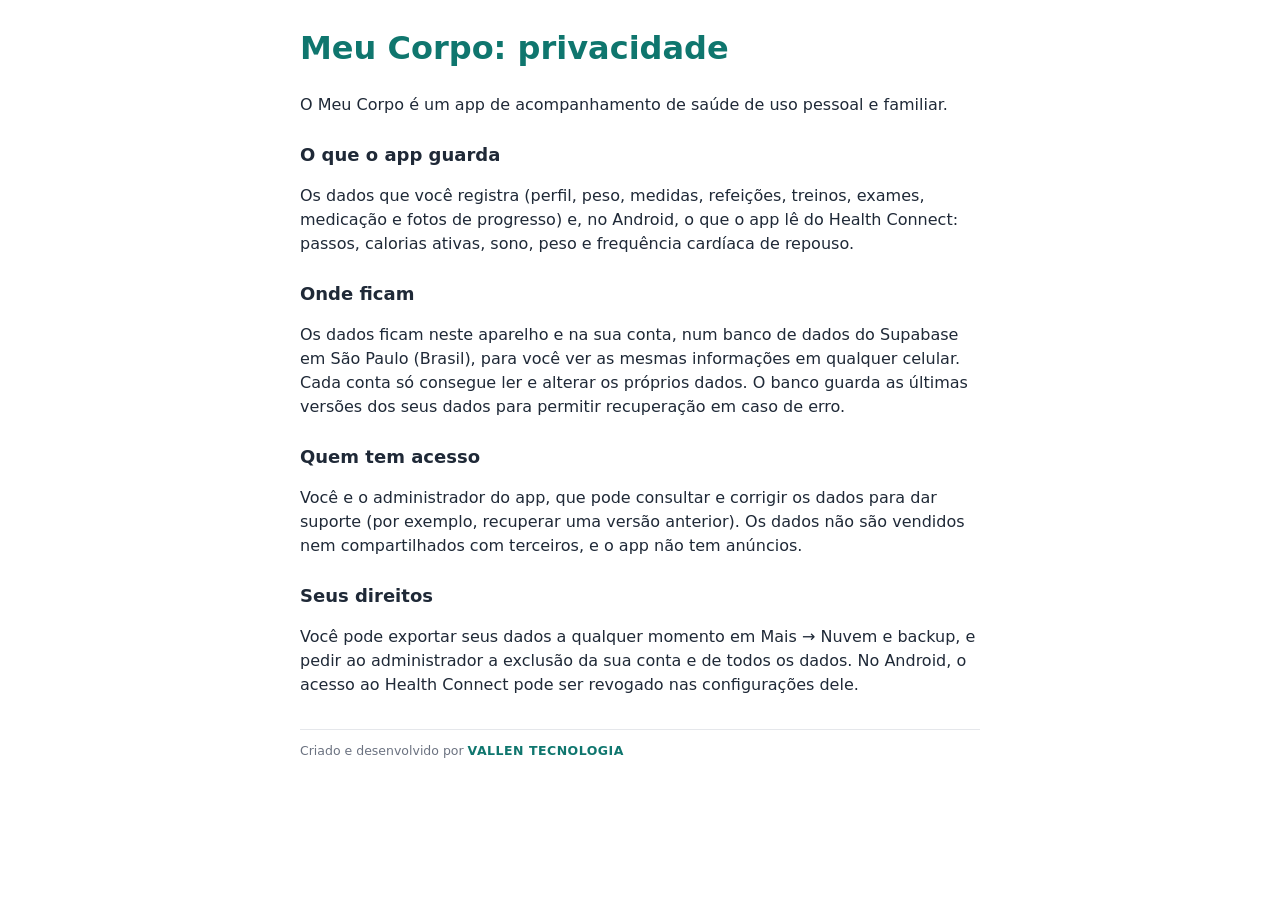
==== privacypolicy.html @ 9df64795 "Fonte unica, assinatura VALLEN e politica de privacidade atualizada Co-Authored-By: Claude Opus 5.5 " ====
<!DOCTYPE html><html lang="pt-BR"><head><meta charset="utf-8"><meta name="viewport" content="width=device-width,initial-scale=1"><meta name="author" content="VALLEN TECNOLOGIA · Andre Andrade da Cruz"><title>Privacidade</title>
<style>body{font-family:system-ui,sans-serif;margin:24px auto;max-width:680px;padding:0 4px;line-height:1.5;color:#1f2937}h1{color:#0f766e}h2{font-size:18px;margin-top:24px}.assin{margin-top:32px;padding-top:12px;border-top:1px solid #e5e7eb;font-size:12.5px;color:#6b7280}.assin b{color:#0f766e;letter-spacing:.04em}</style></head><body>
<h1>Meu Corpo: privacidade</h1>
<p>O Meu Corpo é um app de acompanhamento de saúde de uso pessoal e familiar.</p>
<h2>O que o app guarda</h2>
<p>Os dados que você registra (perfil, peso, medidas, refeições, treinos, exames, medicação e fotos de progresso) e, no Android, o que o app lê do Health Connect: passos, calorias ativas, sono, peso e frequência cardíaca de repouso.</p>
<h2>Onde ficam</h2>
<p>Os dados ficam neste aparelho e na sua conta, num banco de dados do Supabase em São Paulo (Brasil), para você ver as mesmas informações em qualquer celular. Cada conta só consegue ler e alterar os próprios dados. O banco guarda as últimas versões dos seus dados para permitir recuperação em caso de erro.</p>
<h2>Quem tem acesso</h2>
<p>Você e o administrador do app, que pode consultar e corrigir os dados para dar suporte (por exemplo, recuperar uma versão anterior). Os dados não são vendidos nem compartilhados com terceiros, e o app não tem anúncios.</p>
<h2>Seus direitos</h2>
<p>Você pode exportar seus dados a qualquer momento em Mais → Nuvem e backup, e pedir ao administrador a exclusão da sua conta e de todos os dados. No Android, o acesso ao Health Connect pode ser revogado nas configurações dele.</p>
<p class="assin">Criado e desenvolvido por <b>VALLEN TECNOLOGIA</b></p>
</body></html>
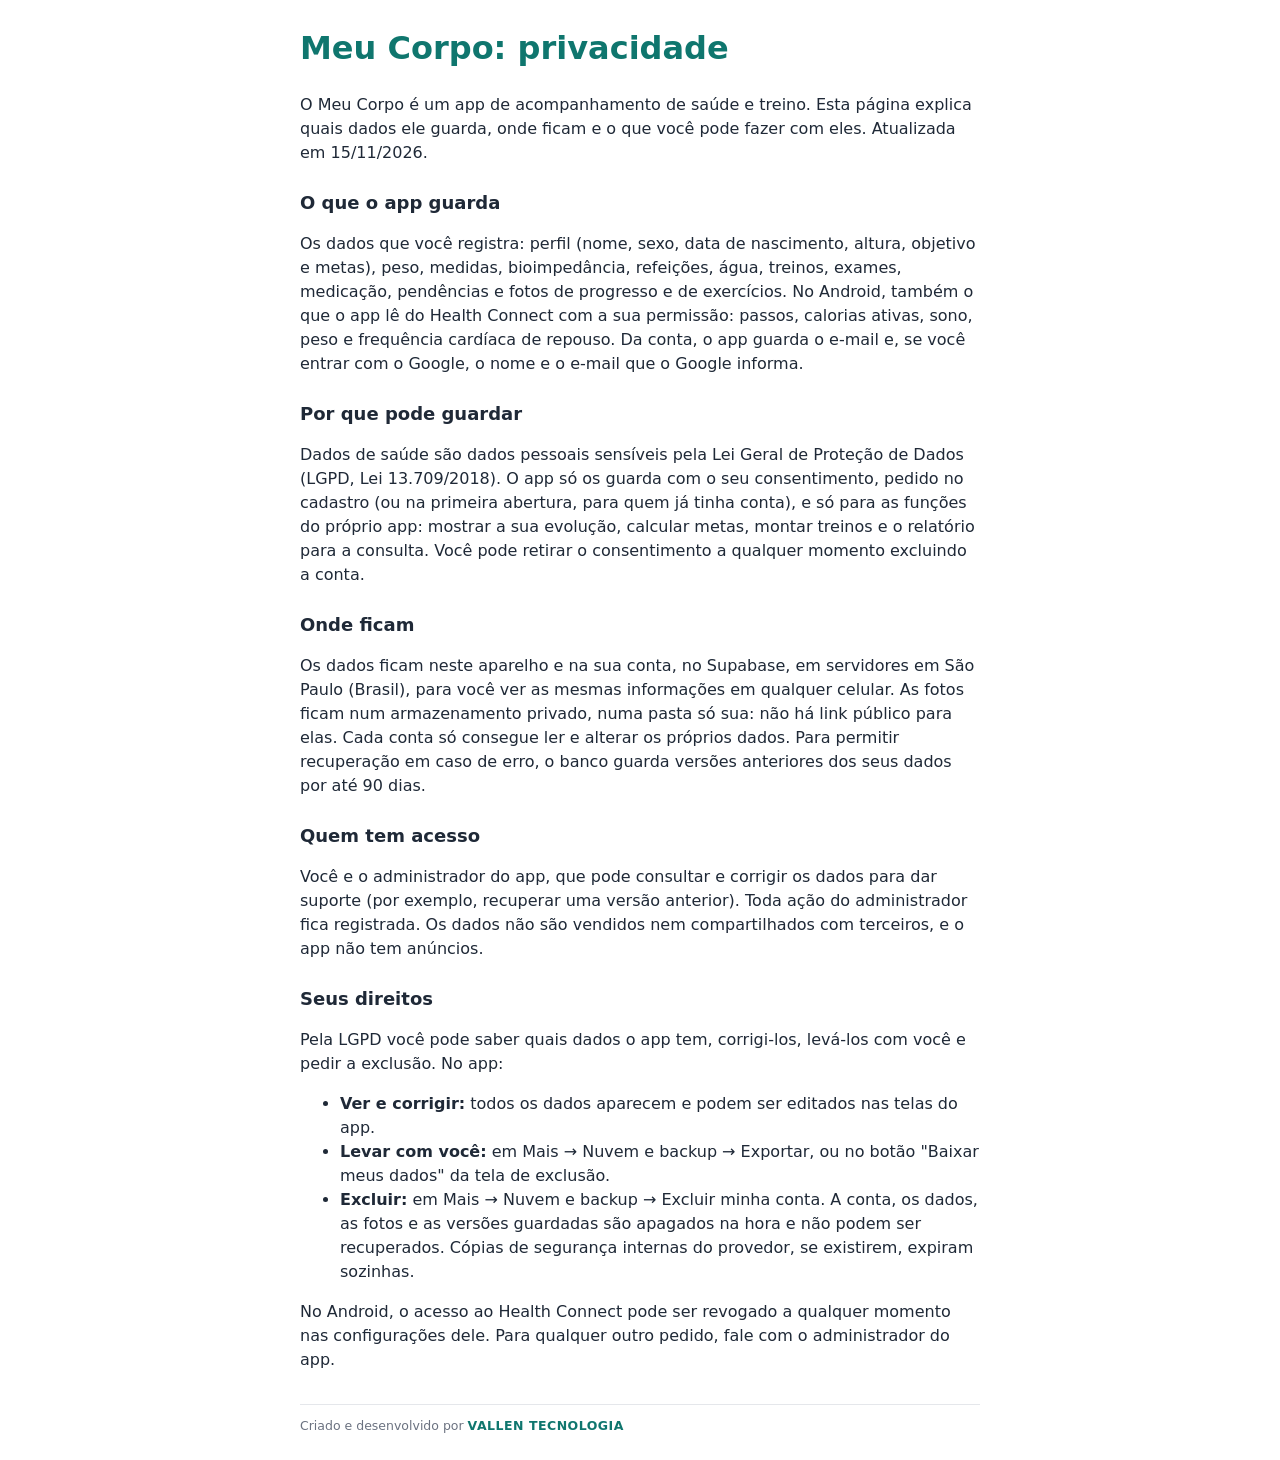
==== commit d72872cb: "Fotos na nuvem, consentimento e exclusão da conta Co-Authored-By: Claude Opus 5.5 <noreply@anthropic" ====
--- a/privacypolicy.html
+++ b/privacypolicy.html
@@ -1,14 +1,22 @@
 <!DOCTYPE html><html lang="pt-BR"><head><meta charset="utf-8"><meta name="viewport" content="width=device-width,initial-scale=1"><meta name="author" content="VALLEN TECNOLOGIA · Andre Andrade da Cruz"><title>Privacidade</title>
 <style>body{font-family:system-ui,sans-serif;margin:24px auto;max-width:680px;padding:0 4px;line-height:1.5;color:#1f2937}h1{color:#0f766e}h2{font-size:18px;margin-top:24px}.assin{margin-top:32px;padding-top:12px;border-top:1px solid #e5e7eb;font-size:12.5px;color:#6b7280}.assin b{color:#0f766e;letter-spacing:.04em}</style></head><body>
 <h1>Meu Corpo: privacidade</h1>
-<p>O Meu Corpo é um app de acompanhamento de saúde de uso pessoal e familiar.</p>
+<p>O Meu Corpo é um app de acompanhamento de saúde e treino. Esta página explica quais dados ele guarda, onde ficam e o que você pode fazer com eles. Atualizada em 15/11/2026.</p>
 <h2>O que o app guarda</h2>
-<p>Os dados que você registra (perfil, peso, medidas, refeições, treinos, exames, medicação e fotos de progresso) e, no Android, o que o app lê do Health Connect: passos, calorias ativas, sono, peso e frequência cardíaca de repouso.</p>
+<p>Os dados que você registra: perfil (nome, sexo, data de nascimento, altura, objetivo e metas), peso, medidas, bioimpedância, refeições, água, treinos, exames, medicação, pendências e fotos de progresso e de exercícios. No Android, também o que o app lê do Health Connect com a sua permissão: passos, calorias ativas, sono, peso e frequência cardíaca de repouso. Da conta, o app guarda o e-mail e, se você entrar com o Google, o nome e o e-mail que o Google informa.</p>
+<h2>Por que pode guardar</h2>
+<p>Dados de saúde são dados pessoais sensíveis pela Lei Geral de Proteção de Dados (LGPD, Lei 13.709/2018). O app só os guarda com o seu consentimento, pedido no cadastro (ou na primeira abertura, para quem já tinha conta), e só para as funções do próprio app: mostrar a sua evolução, calcular metas, montar treinos e o relatório para a consulta. Você pode retirar o consentimento a qualquer momento excluindo a conta.</p>
 <h2>Onde ficam</h2>
-<p>Os dados ficam neste aparelho e na sua conta, num banco de dados do Supabase em São Paulo (Brasil), para você ver as mesmas informações em qualquer celular. Cada conta só consegue ler e alterar os próprios dados. O banco guarda as últimas versões dos seus dados para permitir recuperação em caso de erro.</p>
+<p>Os dados ficam neste aparelho e na sua conta, no Supabase, em servidores em São Paulo (Brasil), para você ver as mesmas informações em qualquer celular. As fotos ficam num armazenamento privado, numa pasta só sua: não há link público para elas. Cada conta só consegue ler e alterar os próprios dados. Para permitir recuperação em caso de erro, o banco guarda versões anteriores dos seus dados por até 90 dias.</p>
 <h2>Quem tem acesso</h2>
-<p>Você e o administrador do app, que pode consultar e corrigir os dados para dar suporte (por exemplo, recuperar uma versão anterior). Os dados não são vendidos nem compartilhados com terceiros, e o app não tem anúncios.</p>
+<p>Você e o administrador do app, que pode consultar e corrigir os dados para dar suporte (por exemplo, recuperar uma versão anterior). Toda ação do administrador fica registrada. Os dados não são vendidos nem compartilhados com terceiros, e o app não tem anúncios.</p>
 <h2>Seus direitos</h2>
-<p>Você pode exportar seus dados a qualquer momento em Mais → Nuvem e backup, e pedir ao administrador a exclusão da sua conta e de todos os dados. No Android, o acesso ao Health Connect pode ser revogado nas configurações dele.</p>
+<p>Pela LGPD você pode saber quais dados o app tem, corrigi-los, levá-los com você e pedir a exclusão. No app:</p>
+<ul>
+<li><b>Ver e corrigir:</b> todos os dados aparecem e podem ser editados nas telas do app.</li>
+<li><b>Levar com você:</b> em Mais → Nuvem e backup → Exportar, ou no botão "Baixar meus dados" da tela de exclusão.</li>
+<li><b>Excluir:</b> em Mais → Nuvem e backup → Excluir minha conta. A conta, os dados, as fotos e as versões guardadas são apagados na hora e não podem ser recuperados. Cópias de segurança internas do provedor, se existirem, expiram sozinhas.</li>
+</ul>
+<p>No Android, o acesso ao Health Connect pode ser revogado a qualquer momento nas configurações dele. Para qualquer outro pedido, fale com o administrador do app.</p>
 <p class="assin">Criado e desenvolvido por <b>VALLEN TECNOLOGIA</b></p>
 </body></html>
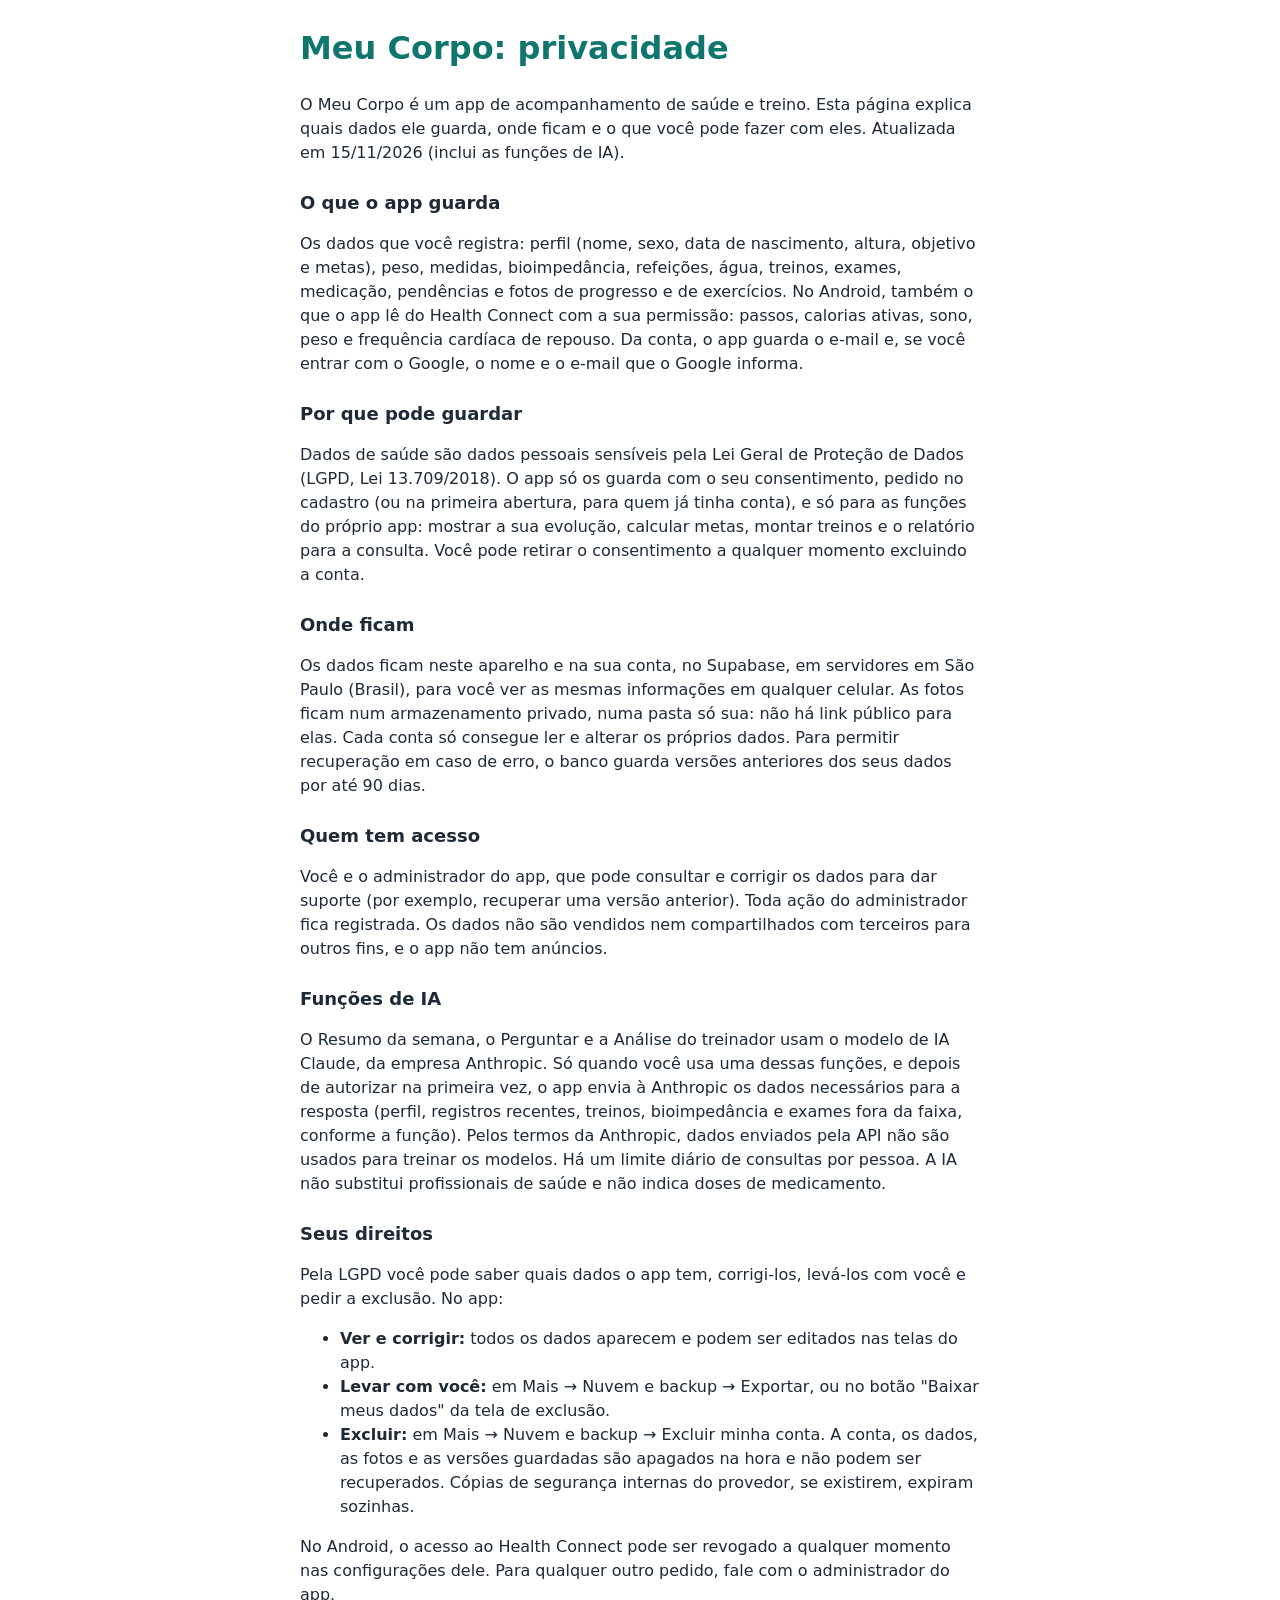
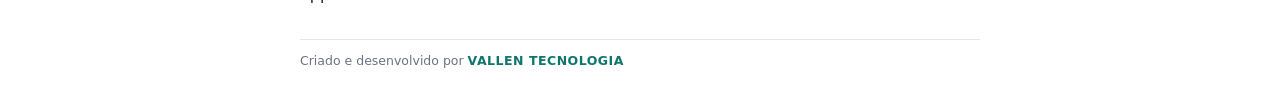
==== commit d0defb64: "IA fora do Claude e diagnóstico do Health Connect Co-Authored-By: Claude Opus 5.5 <noreply@anthropic" ====
--- a/privacypolicy.html
+++ b/privacypolicy.html
@@ -1,7 +1,7 @@
 <!DOCTYPE html><html lang="pt-BR"><head><meta charset="utf-8"><meta name="viewport" content="width=device-width,initial-scale=1"><meta name="author" content="VALLEN TECNOLOGIA · Andre Andrade da Cruz"><title>Privacidade</title>
 <style>body{font-family:system-ui,sans-serif;margin:24px auto;max-width:680px;padding:0 4px;line-height:1.5;color:#1f2937}h1{color:#0f766e}h2{font-size:18px;margin-top:24px}.assin{margin-top:32px;padding-top:12px;border-top:1px solid #e5e7eb;font-size:12.5px;color:#6b7280}.assin b{color:#0f766e;letter-spacing:.04em}</style></head><body>
 <h1>Meu Corpo: privacidade</h1>
-<p>O Meu Corpo é um app de acompanhamento de saúde e treino. Esta página explica quais dados ele guarda, onde ficam e o que você pode fazer com eles. Atualizada em 15/11/2026.</p>
+<p>O Meu Corpo é um app de acompanhamento de saúde e treino. Esta página explica quais dados ele guarda, onde ficam e o que você pode fazer com eles. Atualizada em 15/11/2026 (inclui as funções de IA).</p>
 <h2>O que o app guarda</h2>
 <p>Os dados que você registra: perfil (nome, sexo, data de nascimento, altura, objetivo e metas), peso, medidas, bioimpedância, refeições, água, treinos, exames, medicação, pendências e fotos de progresso e de exercícios. No Android, também o que o app lê do Health Connect com a sua permissão: passos, calorias ativas, sono, peso e frequência cardíaca de repouso. Da conta, o app guarda o e-mail e, se você entrar com o Google, o nome e o e-mail que o Google informa.</p>
 <h2>Por que pode guardar</h2>
@@ -9,7 +9,9 @@
 <h2>Onde ficam</h2>
 <p>Os dados ficam neste aparelho e na sua conta, no Supabase, em servidores em São Paulo (Brasil), para você ver as mesmas informações em qualquer celular. As fotos ficam num armazenamento privado, numa pasta só sua: não há link público para elas. Cada conta só consegue ler e alterar os próprios dados. Para permitir recuperação em caso de erro, o banco guarda versões anteriores dos seus dados por até 90 dias.</p>
 <h2>Quem tem acesso</h2>
-<p>Você e o administrador do app, que pode consultar e corrigir os dados para dar suporte (por exemplo, recuperar uma versão anterior). Toda ação do administrador fica registrada. Os dados não são vendidos nem compartilhados com terceiros, e o app não tem anúncios.</p>
+<p>Você e o administrador do app, que pode consultar e corrigir os dados para dar suporte (por exemplo, recuperar uma versão anterior). Toda ação do administrador fica registrada. Os dados não são vendidos nem compartilhados com terceiros para outros fins, e o app não tem anúncios.</p>
+<h2>Funções de IA</h2>
+<p>O Resumo da semana, o Perguntar e a Análise do treinador usam o modelo de IA Claude, da empresa Anthropic. Só quando você usa uma dessas funções, e depois de autorizar na primeira vez, o app envia à Anthropic os dados necessários para a resposta (perfil, registros recentes, treinos, bioimpedância e exames fora da faixa, conforme a função). Pelos termos da Anthropic, dados enviados pela API não são usados para treinar os modelos. Há um limite diário de consultas por pessoa. A IA não substitui profissionais de saúde e não indica doses de medicamento.</p>
 <h2>Seus direitos</h2>
 <p>Pela LGPD você pode saber quais dados o app tem, corrigi-los, levá-los com você e pedir a exclusão. No app:</p>
 <ul>
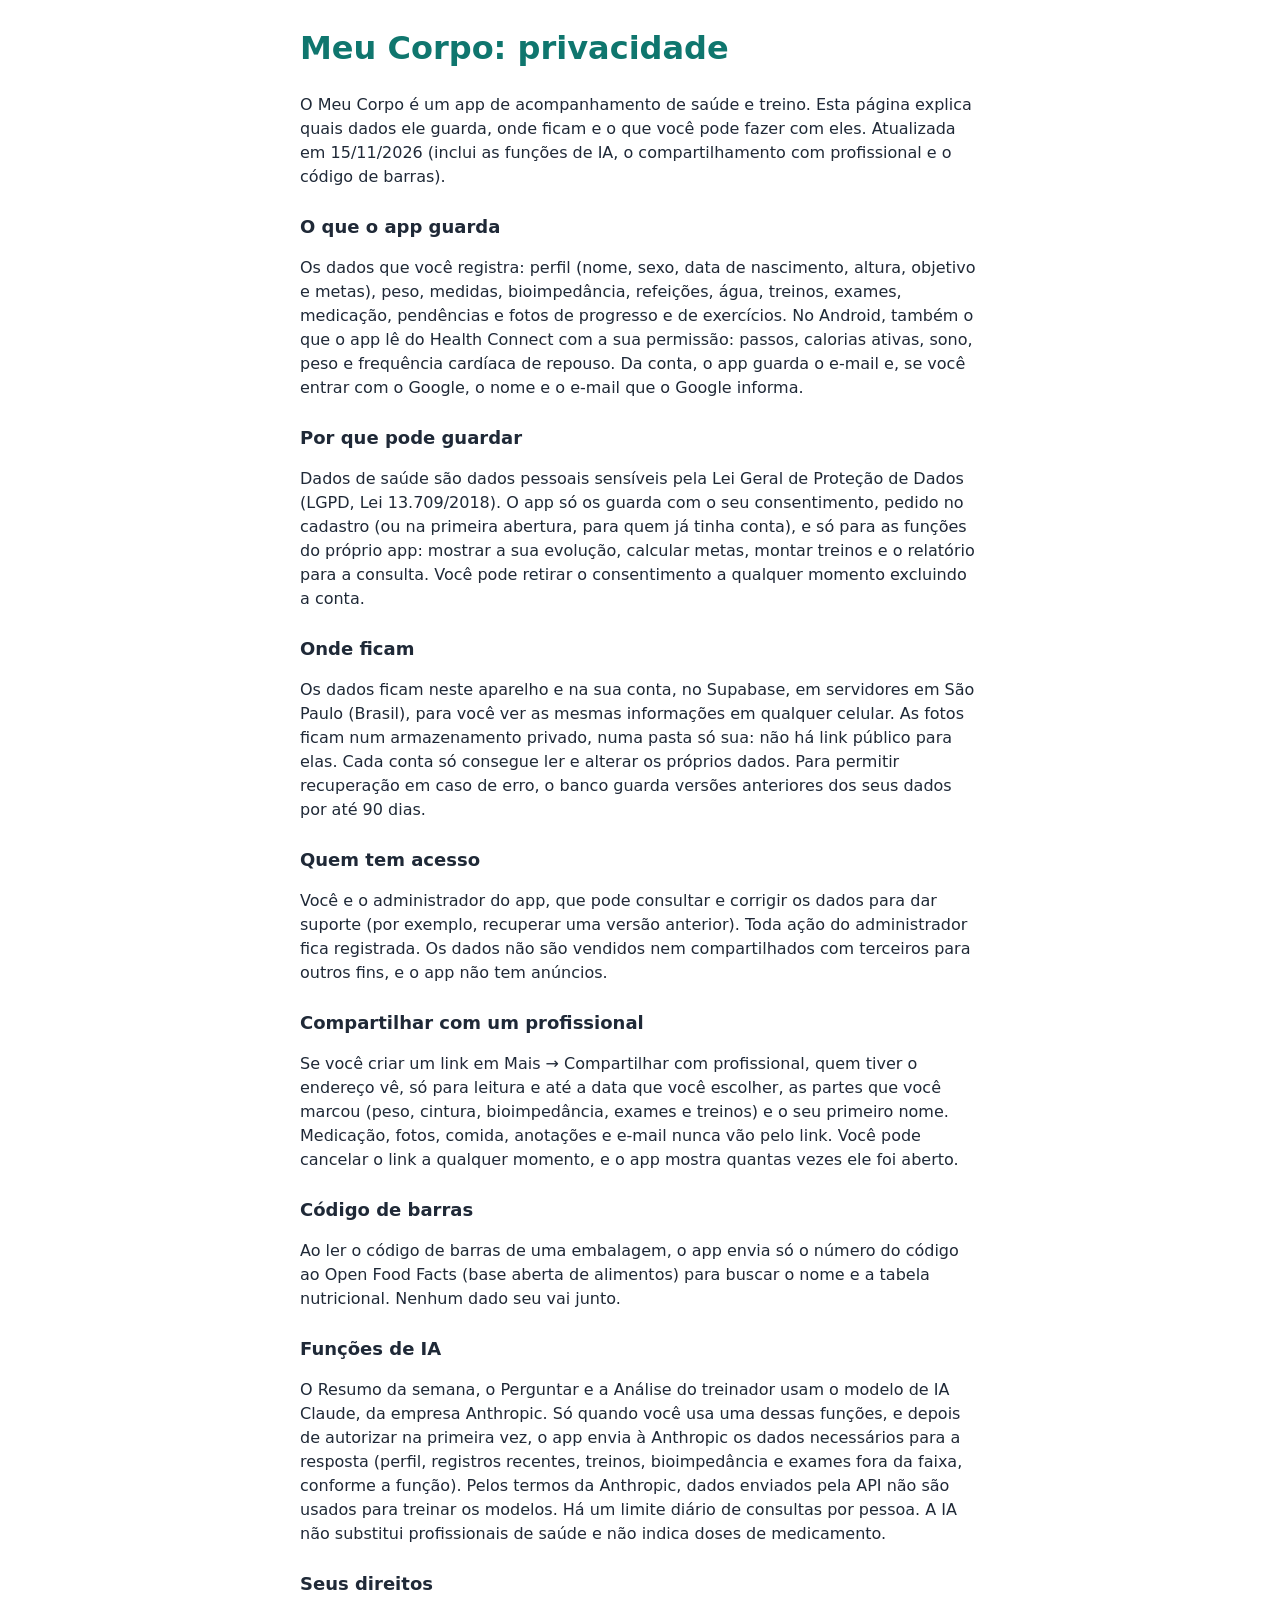
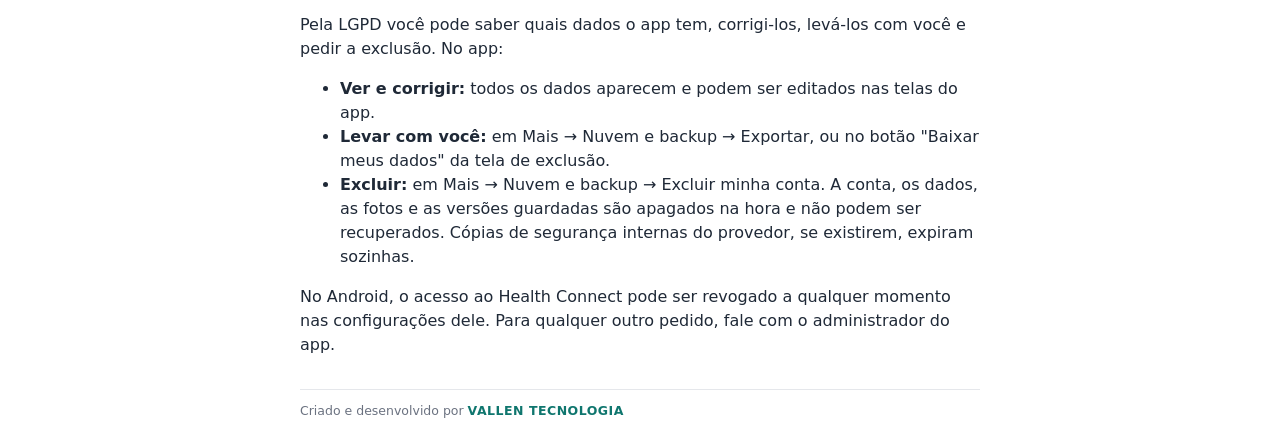
==== commit be093346: "Publica as 20 melhorias no site Co-Authored-By: Claude Opus 5.5 <noreply@anthropic.com>" ====
--- a/privacypolicy.html
+++ b/privacypolicy.html
@@ -1,7 +1,7 @@
 <!DOCTYPE html><html lang="pt-BR"><head><meta charset="utf-8"><meta name="viewport" content="width=device-width,initial-scale=1"><meta name="author" content="VALLEN TECNOLOGIA · Andre Andrade da Cruz"><title>Privacidade</title>
 <style>body{font-family:system-ui,sans-serif;margin:24px auto;max-width:680px;padding:0 4px;line-height:1.5;color:#1f2937}h1{color:#0f766e}h2{font-size:18px;margin-top:24px}.assin{margin-top:32px;padding-top:12px;border-top:1px solid #e5e7eb;font-size:12.5px;color:#6b7280}.assin b{color:#0f766e;letter-spacing:.04em}</style></head><body>
 <h1>Meu Corpo: privacidade</h1>
-<p>O Meu Corpo é um app de acompanhamento de saúde e treino. Esta página explica quais dados ele guarda, onde ficam e o que você pode fazer com eles. Atualizada em 15/11/2026 (inclui as funções de IA).</p>
+<p>O Meu Corpo é um app de acompanhamento de saúde e treino. Esta página explica quais dados ele guarda, onde ficam e o que você pode fazer com eles. Atualizada em 15/11/2026 (inclui as funções de IA, o compartilhamento com profissional e o código de barras).</p>
 <h2>O que o app guarda</h2>
 <p>Os dados que você registra: perfil (nome, sexo, data de nascimento, altura, objetivo e metas), peso, medidas, bioimpedância, refeições, água, treinos, exames, medicação, pendências e fotos de progresso e de exercícios. No Android, também o que o app lê do Health Connect com a sua permissão: passos, calorias ativas, sono, peso e frequência cardíaca de repouso. Da conta, o app guarda o e-mail e, se você entrar com o Google, o nome e o e-mail que o Google informa.</p>
 <h2>Por que pode guardar</h2>
@@ -10,6 +10,10 @@
 <p>Os dados ficam neste aparelho e na sua conta, no Supabase, em servidores em São Paulo (Brasil), para você ver as mesmas informações em qualquer celular. As fotos ficam num armazenamento privado, numa pasta só sua: não há link público para elas. Cada conta só consegue ler e alterar os próprios dados. Para permitir recuperação em caso de erro, o banco guarda versões anteriores dos seus dados por até 90 dias.</p>
 <h2>Quem tem acesso</h2>
 <p>Você e o administrador do app, que pode consultar e corrigir os dados para dar suporte (por exemplo, recuperar uma versão anterior). Toda ação do administrador fica registrada. Os dados não são vendidos nem compartilhados com terceiros para outros fins, e o app não tem anúncios.</p>
+<h2>Compartilhar com um profissional</h2>
+<p>Se você criar um link em Mais → Compartilhar com profissional, quem tiver o endereço vê, só para leitura e até a data que você escolher, as partes que você marcou (peso, cintura, bioimpedância, exames e treinos) e o seu primeiro nome. Medicação, fotos, comida, anotações e e-mail nunca vão pelo link. Você pode cancelar o link a qualquer momento, e o app mostra quantas vezes ele foi aberto.</p>
+<h2>Código de barras</h2>
+<p>Ao ler o código de barras de uma embalagem, o app envia só o número do código ao Open Food Facts (base aberta de alimentos) para buscar o nome e a tabela nutricional. Nenhum dado seu vai junto.</p>
 <h2>Funções de IA</h2>
 <p>O Resumo da semana, o Perguntar e a Análise do treinador usam o modelo de IA Claude, da empresa Anthropic. Só quando você usa uma dessas funções, e depois de autorizar na primeira vez, o app envia à Anthropic os dados necessários para a resposta (perfil, registros recentes, treinos, bioimpedância e exames fora da faixa, conforme a função). Pelos termos da Anthropic, dados enviados pela API não são usados para treinar os modelos. Há um limite diário de consultas por pessoa. A IA não substitui profissionais de saúde e não indica doses de medicamento.</p>
 <h2>Seus direitos</h2>
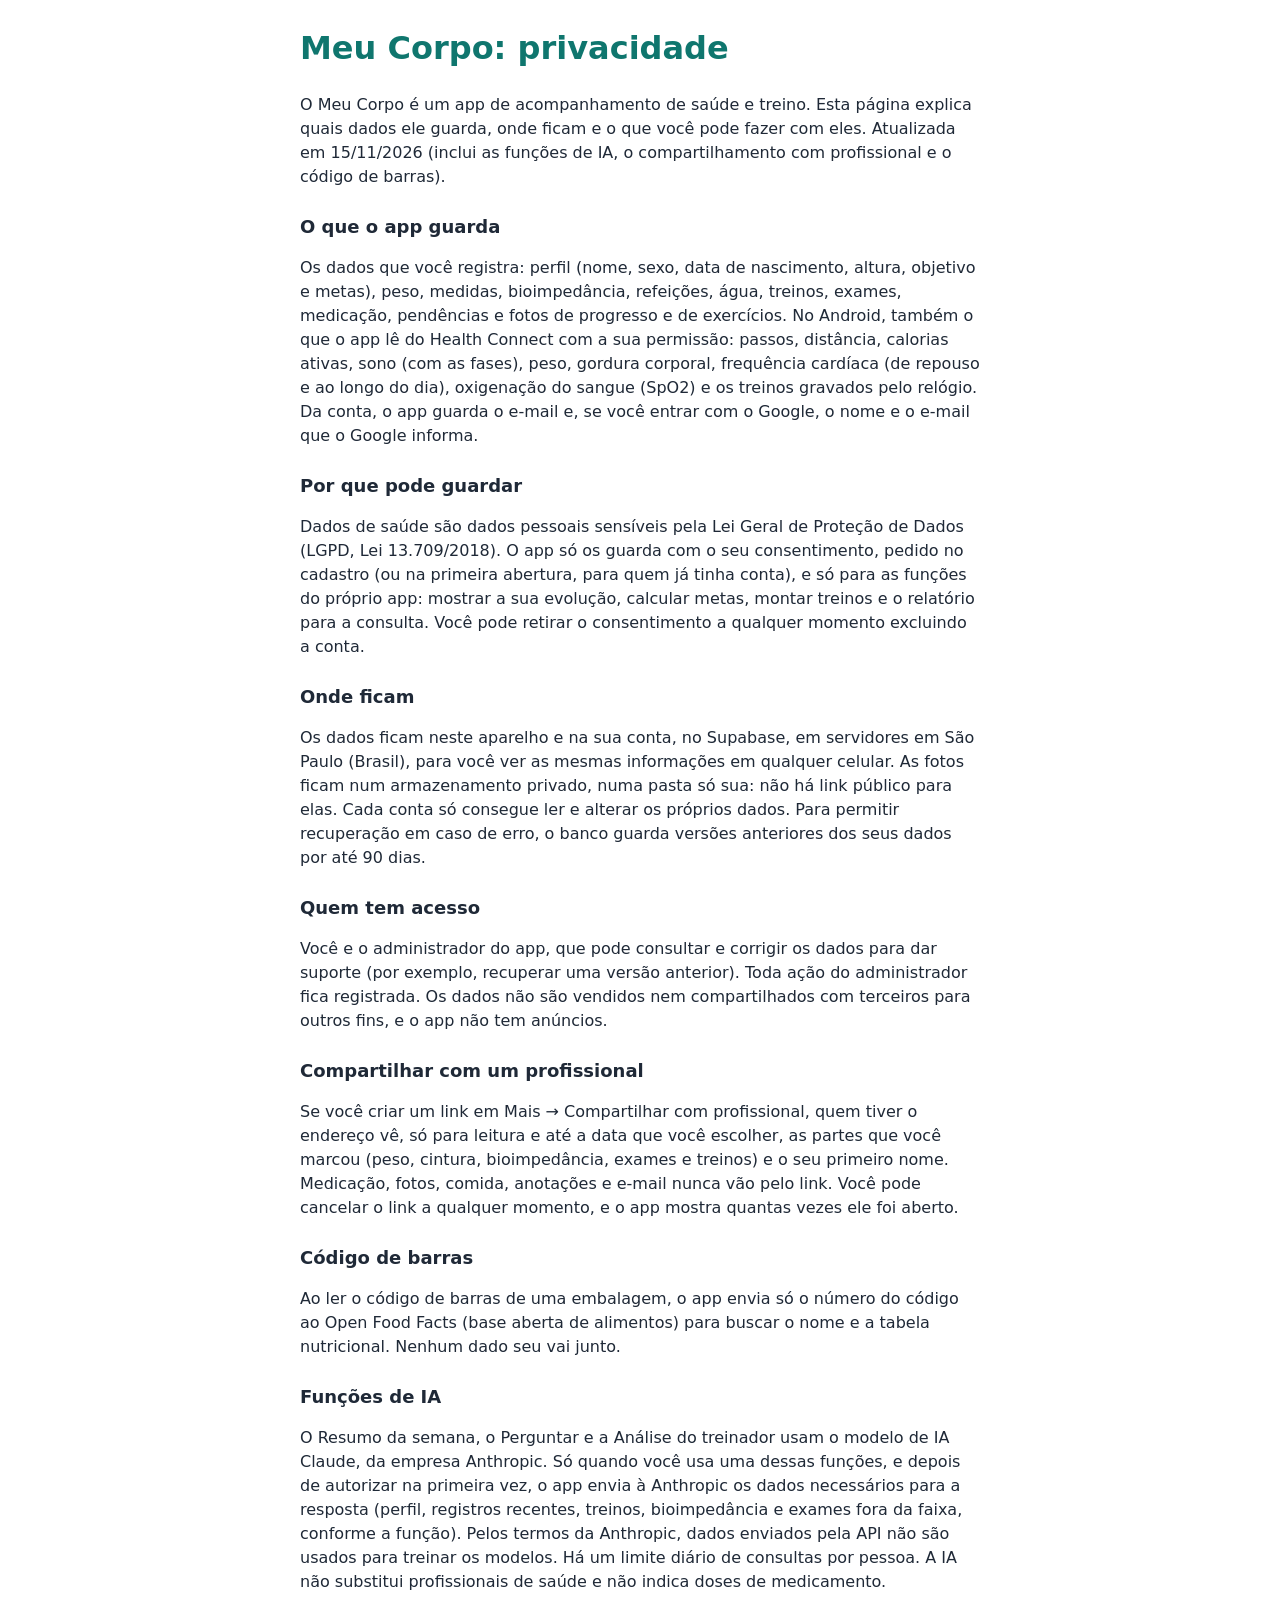
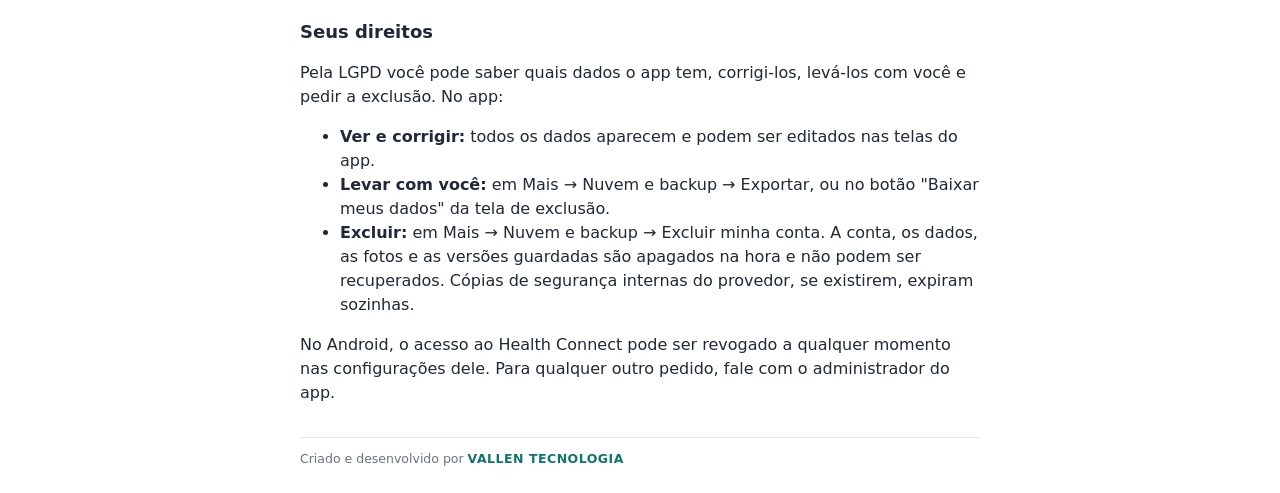
==== commit 83c30893: "Mais dados do relógio: distância, batimentos, SpO2, fases do sono e treinos Co-Authored-By: Claude O" ====
--- a/privacypolicy.html
+++ b/privacypolicy.html
@@ -3,7 +3,7 @@
 <h1>Meu Corpo: privacidade</h1>
 <p>O Meu Corpo é um app de acompanhamento de saúde e treino. Esta página explica quais dados ele guarda, onde ficam e o que você pode fazer com eles. Atualizada em 15/11/2026 (inclui as funções de IA, o compartilhamento com profissional e o código de barras).</p>
 <h2>O que o app guarda</h2>
-<p>Os dados que você registra: perfil (nome, sexo, data de nascimento, altura, objetivo e metas), peso, medidas, bioimpedância, refeições, água, treinos, exames, medicação, pendências e fotos de progresso e de exercícios. No Android, também o que o app lê do Health Connect com a sua permissão: passos, calorias ativas, sono, peso e frequência cardíaca de repouso. Da conta, o app guarda o e-mail e, se você entrar com o Google, o nome e o e-mail que o Google informa.</p>
+<p>Os dados que você registra: perfil (nome, sexo, data de nascimento, altura, objetivo e metas), peso, medidas, bioimpedância, refeições, água, treinos, exames, medicação, pendências e fotos de progresso e de exercícios. No Android, também o que o app lê do Health Connect com a sua permissão: passos, distância, calorias ativas, sono (com as fases), peso, gordura corporal, frequência cardíaca (de repouso e ao longo do dia), oxigenação do sangue (SpO2) e os treinos gravados pelo relógio. Da conta, o app guarda o e-mail e, se você entrar com o Google, o nome e o e-mail que o Google informa.</p>
 <h2>Por que pode guardar</h2>
 <p>Dados de saúde são dados pessoais sensíveis pela Lei Geral de Proteção de Dados (LGPD, Lei 13.709/2018). O app só os guarda com o seu consentimento, pedido no cadastro (ou na primeira abertura, para quem já tinha conta), e só para as funções do próprio app: mostrar a sua evolução, calcular metas, montar treinos e o relatório para a consulta. Você pode retirar o consentimento a qualquer momento excluindo a conta.</p>
 <h2>Onde ficam</h2>
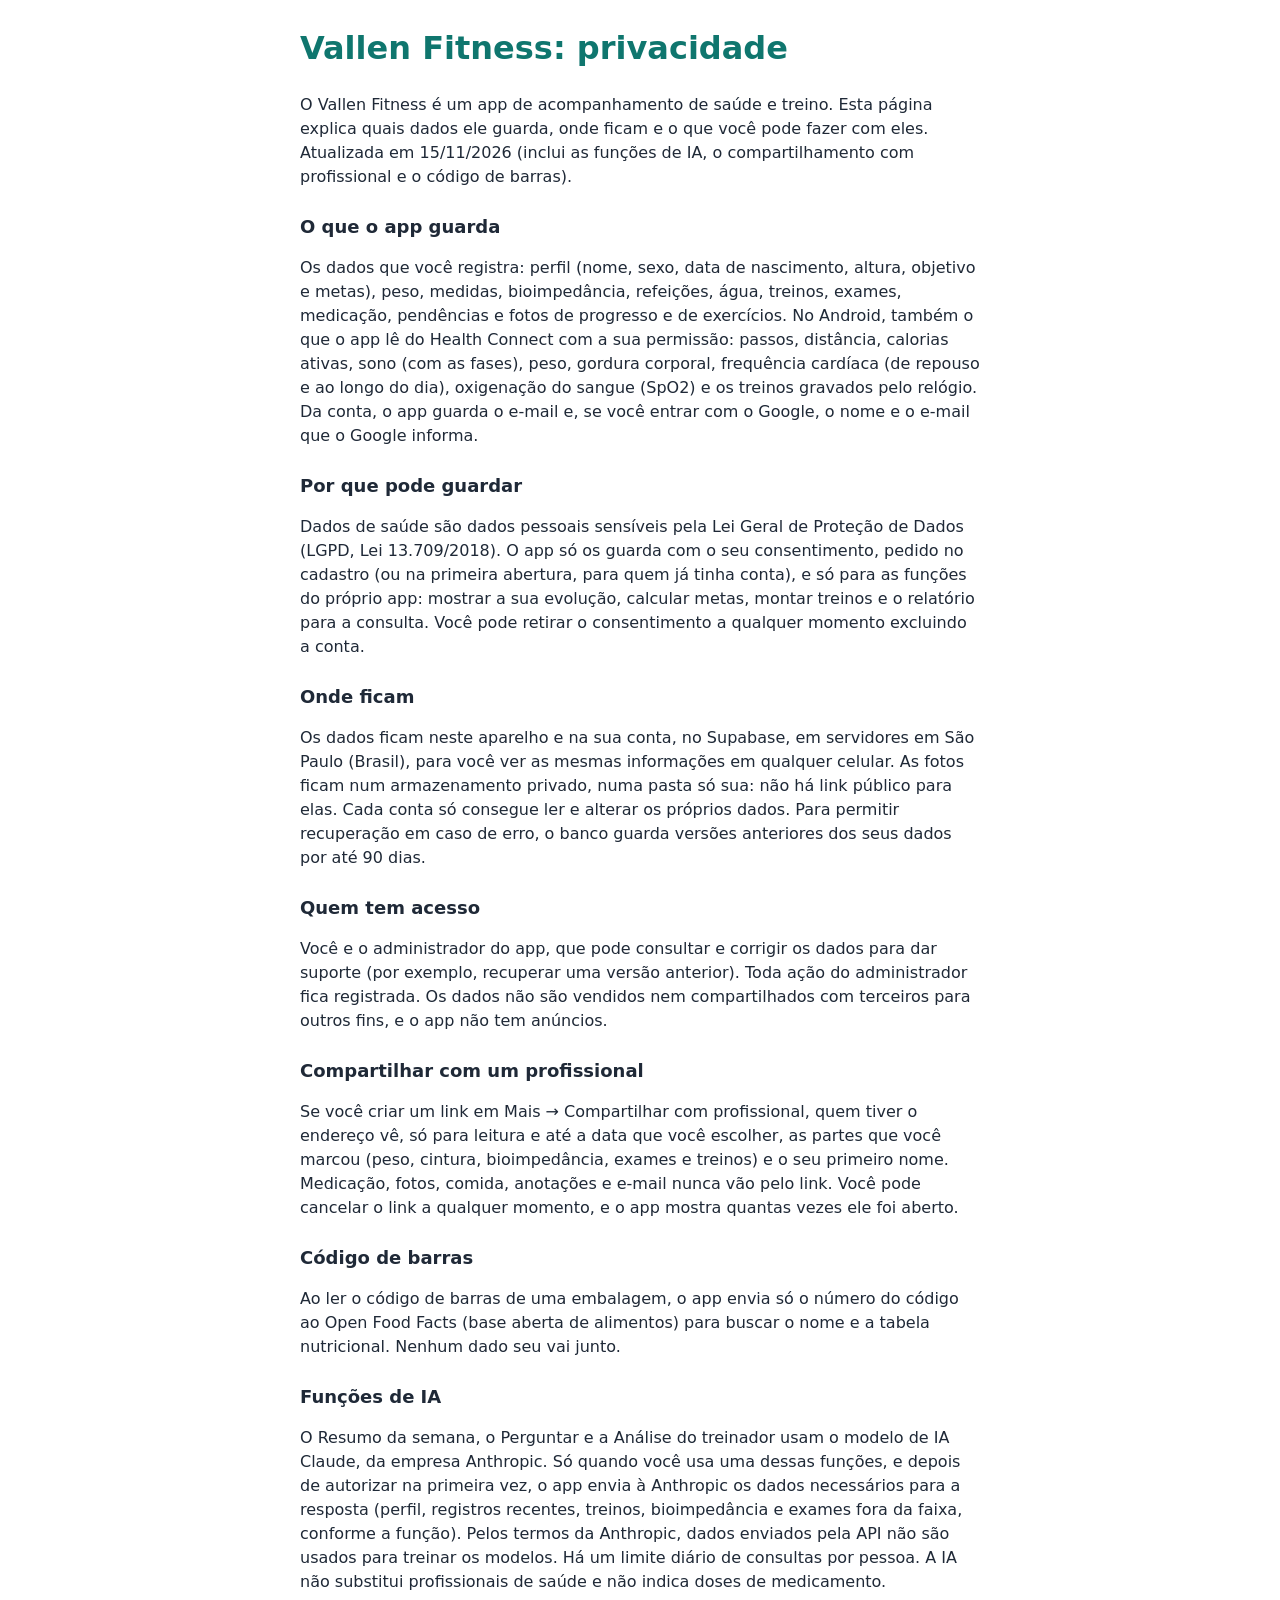
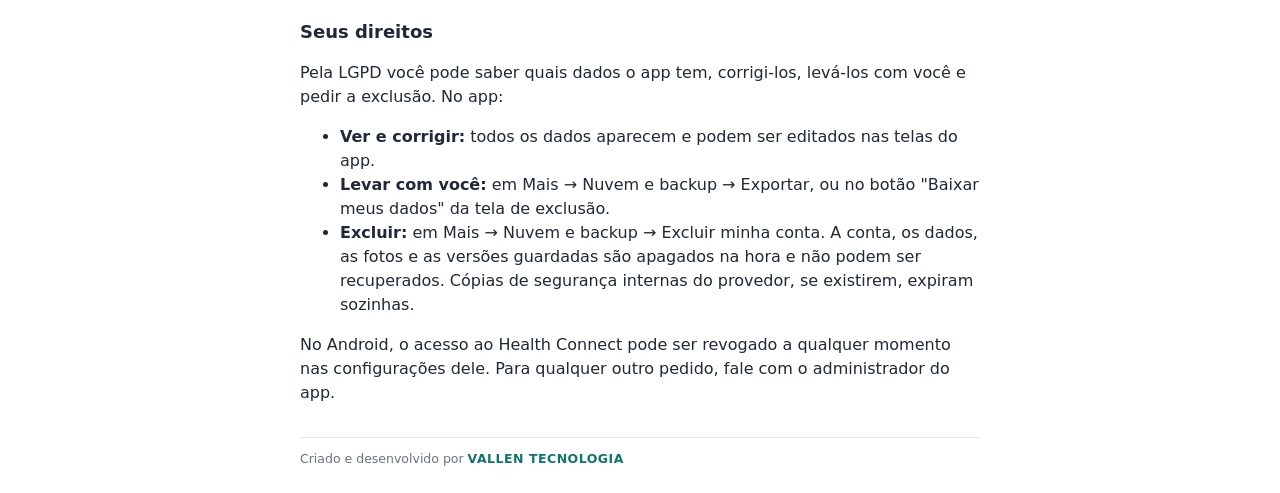
==== commit 36824f3b: "Novo nome: Vallen Fitness Co-Authored-By: Claude Opus 5.5 <noreply@anthropic.com>" ====
--- a/privacypolicy.html
+++ b/privacypolicy.html
@@ -1,7 +1,7 @@
 <!DOCTYPE html><html lang="pt-BR"><head><meta charset="utf-8"><meta name="viewport" content="width=device-width,initial-scale=1"><meta name="author" content="VALLEN TECNOLOGIA · Andre Andrade da Cruz"><title>Privacidade</title>
 <style>body{font-family:system-ui,sans-serif;margin:24px auto;max-width:680px;padding:0 4px;line-height:1.5;color:#1f2937}h1{color:#0f766e}h2{font-size:18px;margin-top:24px}.assin{margin-top:32px;padding-top:12px;border-top:1px solid #e5e7eb;font-size:12.5px;color:#6b7280}.assin b{color:#0f766e;letter-spacing:.04em}</style></head><body>
-<h1>Meu Corpo: privacidade</h1>
-<p>O Meu Corpo é um app de acompanhamento de saúde e treino. Esta página explica quais dados ele guarda, onde ficam e o que você pode fazer com eles. Atualizada em 15/11/2026 (inclui as funções de IA, o compartilhamento com profissional e o código de barras).</p>
+<h1>Vallen Fitness: privacidade</h1>
+<p>O Vallen Fitness é um app de acompanhamento de saúde e treino. Esta página explica quais dados ele guarda, onde ficam e o que você pode fazer com eles. Atualizada em 15/11/2026 (inclui as funções de IA, o compartilhamento com profissional e o código de barras).</p>
 <h2>O que o app guarda</h2>
 <p>Os dados que você registra: perfil (nome, sexo, data de nascimento, altura, objetivo e metas), peso, medidas, bioimpedância, refeições, água, treinos, exames, medicação, pendências e fotos de progresso e de exercícios. No Android, também o que o app lê do Health Connect com a sua permissão: passos, distância, calorias ativas, sono (com as fases), peso, gordura corporal, frequência cardíaca (de repouso e ao longo do dia), oxigenação do sangue (SpO2) e os treinos gravados pelo relógio. Da conta, o app guarda o e-mail e, se você entrar com o Google, o nome e o e-mail que o Google informa.</p>
 <h2>Por que pode guardar</h2>
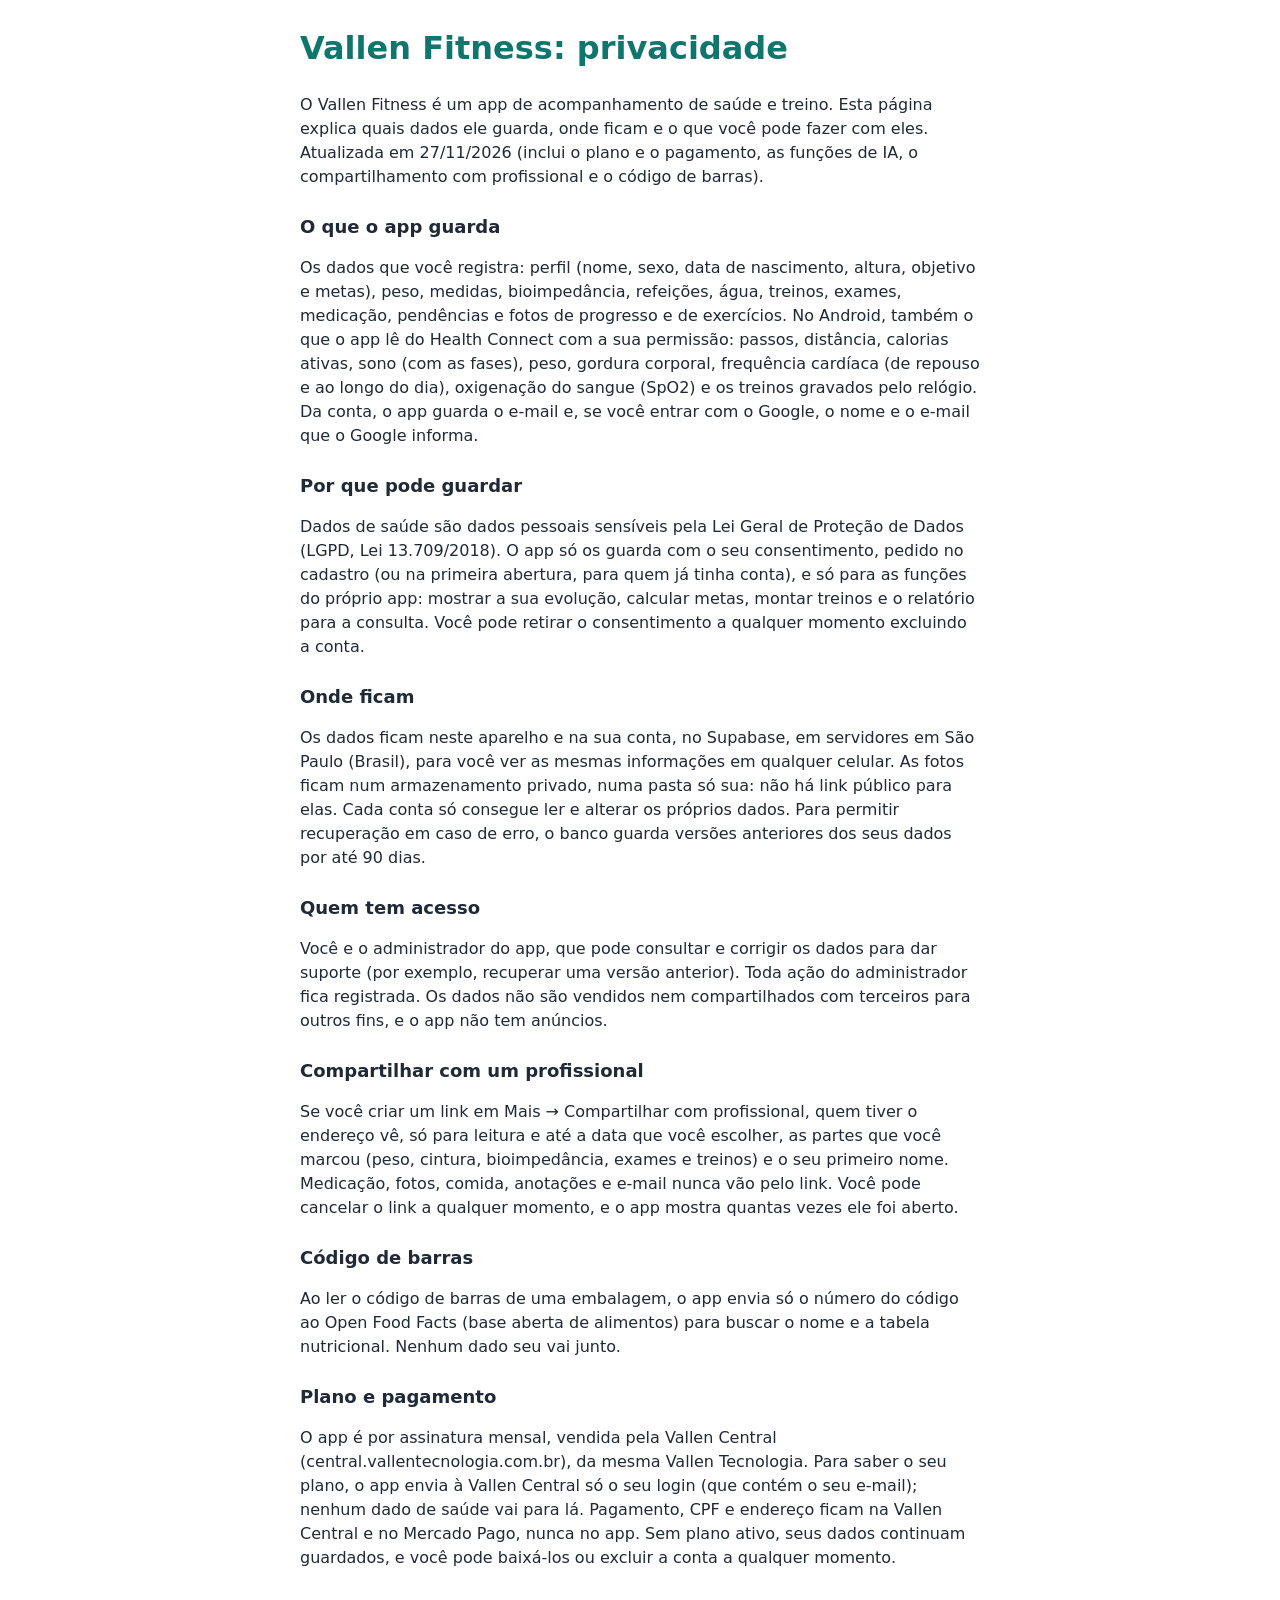
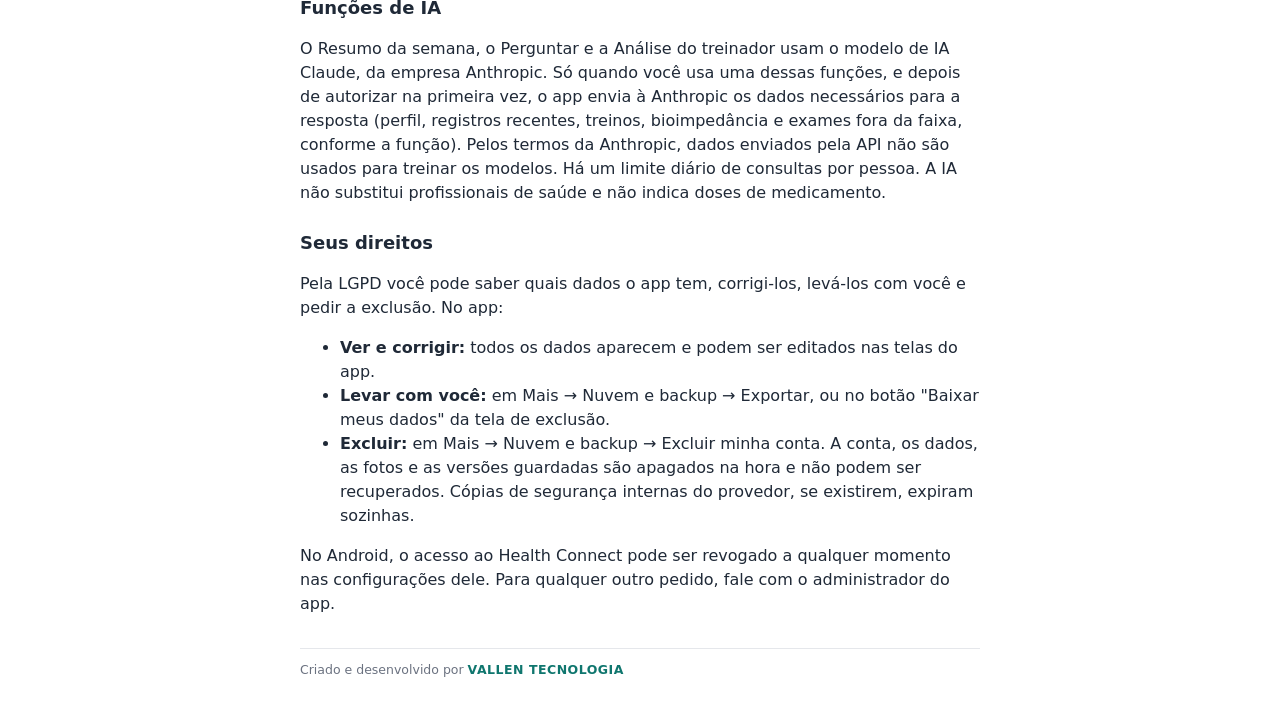
==== commit 92eff26a: "Mensalidade pela Vallen Central (planos e bloqueio por nível) Co-Authored-By: Claude Opus 5.5 <norep" ====
--- a/privacypolicy.html
+++ b/privacypolicy.html
@@ -1,7 +1,7 @@
 <!DOCTYPE html><html lang="pt-BR"><head><meta charset="utf-8"><meta name="viewport" content="width=device-width,initial-scale=1"><meta name="author" content="VALLEN TECNOLOGIA · Andre Andrade da Cruz"><title>Privacidade</title>
 <style>body{font-family:system-ui,sans-serif;margin:24px auto;max-width:680px;padding:0 4px;line-height:1.5;color:#1f2937}h1{color:#0f766e}h2{font-size:18px;margin-top:24px}.assin{margin-top:32px;padding-top:12px;border-top:1px solid #e5e7eb;font-size:12.5px;color:#6b7280}.assin b{color:#0f766e;letter-spacing:.04em}</style></head><body>
 <h1>Vallen Fitness: privacidade</h1>
-<p>O Vallen Fitness é um app de acompanhamento de saúde e treino. Esta página explica quais dados ele guarda, onde ficam e o que você pode fazer com eles. Atualizada em 15/11/2026 (inclui as funções de IA, o compartilhamento com profissional e o código de barras).</p>
+<p>O Vallen Fitness é um app de acompanhamento de saúde e treino. Esta página explica quais dados ele guarda, onde ficam e o que você pode fazer com eles. Atualizada em 27/11/2026 (inclui o plano e o pagamento, as funções de IA, o compartilhamento com profissional e o código de barras).</p>
 <h2>O que o app guarda</h2>
 <p>Os dados que você registra: perfil (nome, sexo, data de nascimento, altura, objetivo e metas), peso, medidas, bioimpedância, refeições, água, treinos, exames, medicação, pendências e fotos de progresso e de exercícios. No Android, também o que o app lê do Health Connect com a sua permissão: passos, distância, calorias ativas, sono (com as fases), peso, gordura corporal, frequência cardíaca (de repouso e ao longo do dia), oxigenação do sangue (SpO2) e os treinos gravados pelo relógio. Da conta, o app guarda o e-mail e, se você entrar com o Google, o nome e o e-mail que o Google informa.</p>
 <h2>Por que pode guardar</h2>
@@ -14,6 +14,8 @@
 <p>Se você criar um link em Mais → Compartilhar com profissional, quem tiver o endereço vê, só para leitura e até a data que você escolher, as partes que você marcou (peso, cintura, bioimpedância, exames e treinos) e o seu primeiro nome. Medicação, fotos, comida, anotações e e-mail nunca vão pelo link. Você pode cancelar o link a qualquer momento, e o app mostra quantas vezes ele foi aberto.</p>
 <h2>Código de barras</h2>
 <p>Ao ler o código de barras de uma embalagem, o app envia só o número do código ao Open Food Facts (base aberta de alimentos) para buscar o nome e a tabela nutricional. Nenhum dado seu vai junto.</p>
+<h2>Plano e pagamento</h2>
+<p>O app é por assinatura mensal, vendida pela Vallen Central (central.vallentecnologia.com.br), da mesma Vallen Tecnologia. Para saber o seu plano, o app envia à Vallen Central só o seu login (que contém o seu e-mail); nenhum dado de saúde vai para lá. Pagamento, CPF e endereço ficam na Vallen Central e no Mercado Pago, nunca no app. Sem plano ativo, seus dados continuam guardados, e você pode baixá-los ou excluir a conta a qualquer momento.</p>
 <h2>Funções de IA</h2>
 <p>O Resumo da semana, o Perguntar e a Análise do treinador usam o modelo de IA Claude, da empresa Anthropic. Só quando você usa uma dessas funções, e depois de autorizar na primeira vez, o app envia à Anthropic os dados necessários para a resposta (perfil, registros recentes, treinos, bioimpedância e exames fora da faixa, conforme a função). Pelos termos da Anthropic, dados enviados pela API não são usados para treinar os modelos. Há um limite diário de consultas por pessoa. A IA não substitui profissionais de saúde e não indica doses de medicamento.</p>
 <h2>Seus direitos</h2>
@@ -24,5 +26,5 @@
 <li><b>Excluir:</b> em Mais → Nuvem e backup → Excluir minha conta. A conta, os dados, as fotos e as versões guardadas são apagados na hora e não podem ser recuperados. Cópias de segurança internas do provedor, se existirem, expiram sozinhas.</li>
 </ul>
 <p>No Android, o acesso ao Health Connect pode ser revogado a qualquer momento nas configurações dele. Para qualquer outro pedido, fale com o administrador do app.</p>
-<p class="assin">Criado e desenvolvido por <b>VALLEN TECNOLOGIA</b></p>
+<p class="assin">Criado e desenvolvido por <a href="https://vallentecnologia.com.br/" target="_blank" rel="noopener" style="color:inherit;text-decoration:none"><b>VALLEN TECNOLOGIA</b></a></p>
 </body></html>
